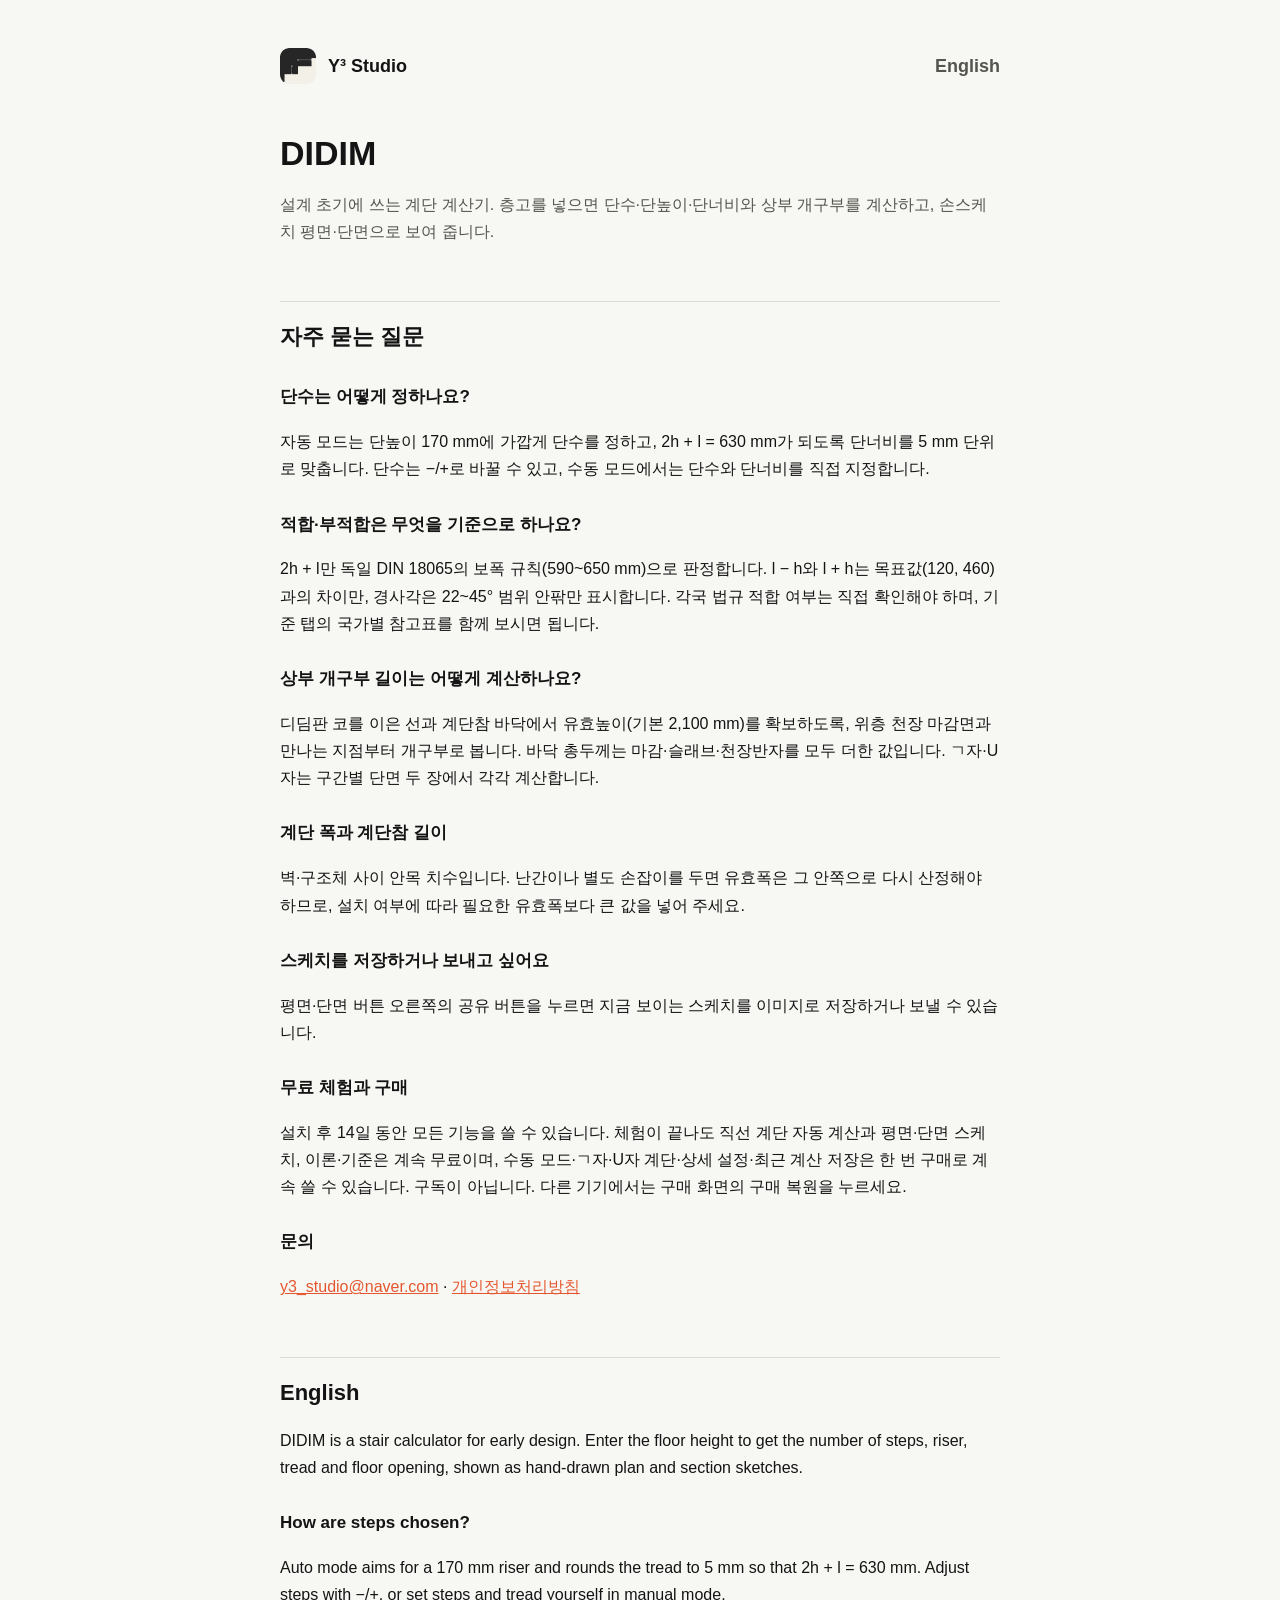
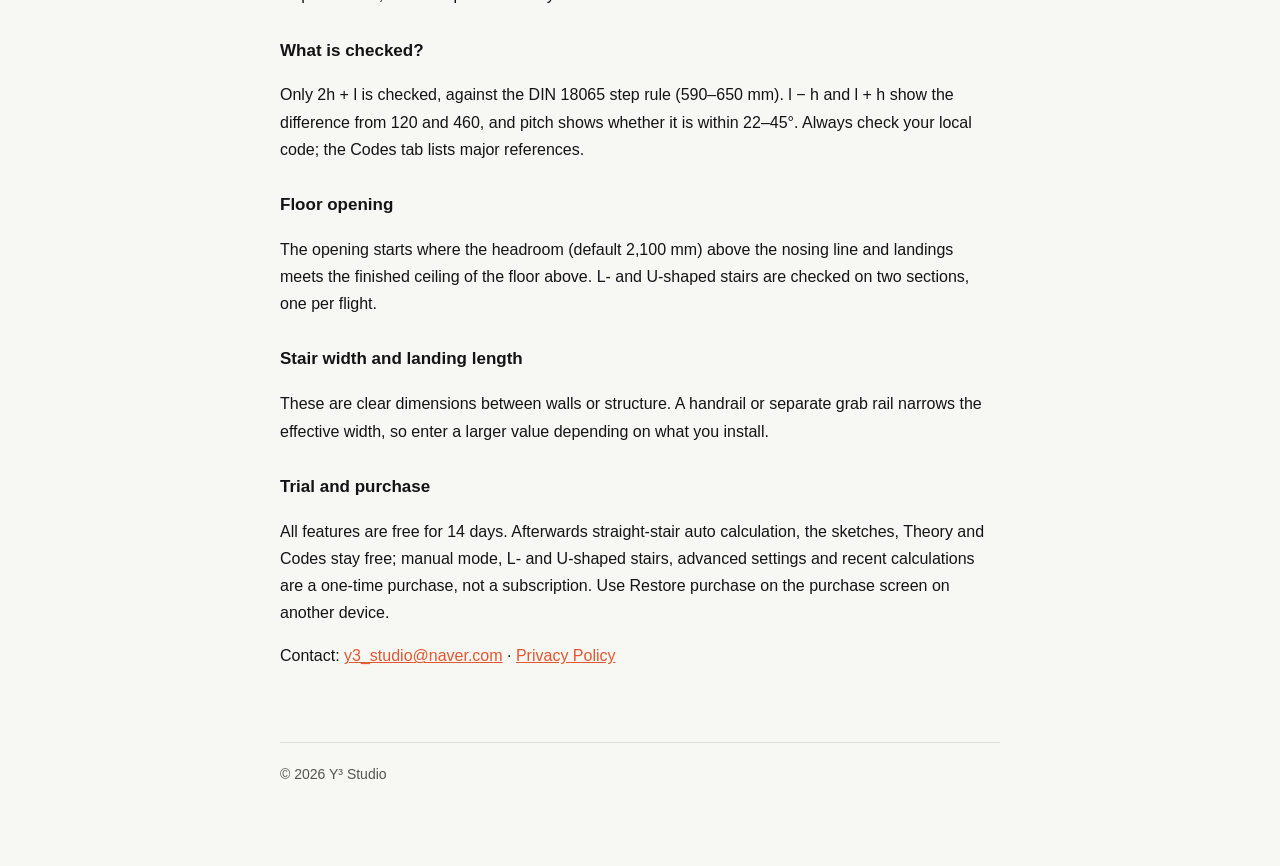
==== didim.html @ 51addbd0 "DIDIM 지원 페이지 추가, 개인정보처리방침에 DIDIM 항목 추가 Co-Authored-By: Claude Opus 5.5 <noreply@anthropic.com> Claud" ====
<!doctype html>
<html lang="ko">
<head>
<meta charset="utf-8">
<meta name="viewport" content="width=device-width, initial-scale=1">
<title>DIDIM 지원</title>
<link rel="stylesheet" href="style.css">
</head>
<body>
<main>
<header><img src="img/didim.png" alt=""><a href="./">Y³ Studio</a><nav class="lang"><a href="#en">English</a></nav></header>

<h1>DIDIM</h1>
<p class="sub">설계 초기에 쓰는 계단 계산기. 층고를 넣으면 단수·단높이·단너비와 상부 개구부를 계산하고, 손스케치 평면·단면으로 보여 줍니다.</p>

<h2>자주 묻는 질문</h2>

<h3>단수는 어떻게 정하나요?</h3>
<p>자동 모드는 단높이 170 mm에 가깝게 단수를 정하고, 2h + l = 630 mm가 되도록 단너비를 5 mm 단위로 맞춥니다. 단수는 −/+로 바꿀 수 있고, 수동 모드에서는 단수와 단너비를 직접 지정합니다.</p>

<h3>적합·부적합은 무엇을 기준으로 하나요?</h3>
<p>2h + l만 독일 DIN 18065의 보폭 규칙(590~650 mm)으로 판정합니다. l − h와 l + h는 목표값(120, 460)과의 차이만, 경사각은 22~45° 범위 안팎만 표시합니다. 각국 법규 적합 여부는 직접 확인해야 하며, 기준 탭의 국가별 참고표를 함께 보시면 됩니다.</p>

<h3>상부 개구부 길이는 어떻게 계산하나요?</h3>
<p>디딤판 코를 이은 선과 계단참 바닥에서 유효높이(기본 2,100 mm)를 확보하도록, 위층 천장 마감면과 만나는 지점부터 개구부로 봅니다. 바닥 총두께는 마감·슬래브·천장반자를 모두 더한 값입니다. ㄱ자·U자는 구간별 단면 두 장에서 각각 계산합니다.</p>

<h3>계단 폭과 계단참 길이</h3>
<p>벽·구조체 사이 안목 치수입니다. 난간이나 별도 손잡이를 두면 유효폭은 그 안쪽으로 다시 산정해야 하므로, 설치 여부에 따라 필요한 유효폭보다 큰 값을 넣어 주세요.</p>

<h3>스케치를 저장하거나 보내고 싶어요</h3>
<p>평면·단면 버튼 오른쪽의 공유 버튼을 누르면 지금 보이는 스케치를 이미지로 저장하거나 보낼 수 있습니다.</p>

<h3>무료 체험과 구매</h3>
<p>설치 후 14일 동안 모든 기능을 쓸 수 있습니다. 체험이 끝나도 직선 계단 자동 계산과 평면·단면 스케치, 이론·기준은 계속 무료이며, 수동 모드·ㄱ자·U자 계단·상세 설정·최근 계산 저장은 한 번 구매로 계속 쓸 수 있습니다. 구독이 아닙니다. 다른 기기에서는 구매 화면의 구매 복원을 누르세요.</p>

<h3>문의</h3>
<p><a href="mailto:y3_studio@naver.com">y3_studio@naver.com</a> · <a href="privacy.html#didim">개인정보처리방침</a></p>

<h2 id="en">English</h2>
<p>DIDIM is a stair calculator for early design. Enter the floor height to get the number of steps, riser, tread and floor opening, shown as hand-drawn plan and section sketches.</p>
<h3>How are steps chosen?</h3>
<p>Auto mode aims for a 170 mm riser and rounds the tread to 5 mm so that 2h + l = 630 mm. Adjust steps with −/+, or set steps and tread yourself in manual mode.</p>
<h3>What is checked?</h3>
<p>Only 2h + l is checked, against the DIN 18065 step rule (590–650 mm). l − h and l + h show the difference from 120 and 460, and pitch shows whether it is within 22–45°. Always check your local code; the Codes tab lists major references.</p>
<h3>Floor opening</h3>
<p>The opening starts where the headroom (default 2,100 mm) above the nosing line and landings meets the finished ceiling of the floor above. L- and U-shaped stairs are checked on two sections, one per flight.</p>
<h3>Stair width and landing length</h3>
<p>These are clear dimensions between walls or structure. A handrail or separate grab rail narrows the effective width, so enter a larger value depending on what you install.</p>
<h3>Trial and purchase</h3>
<p>All features are free for 14 days. Afterwards straight-stair auto calculation, the sketches, Theory and Codes stay free; manual mode, L- and U-shaped stairs, advanced settings and recent calculations are a one-time purchase, not a subscription. Use Restore purchase on the purchase screen on another device.</p>
<p>Contact: <a href="mailto:y3_studio@naver.com">y3_studio@naver.com</a> · <a href="privacy.html#en">Privacy Policy</a></p>

<footer>© 2026 Y³ Studio</footer>
</main>
</body>
</html>
---- style.css ----
:root{--bg:#F7F7F4;--ink:#141414;--sub:#55554F;--line:#DCDCD6;--card:#FFFFFF;--accent:#E4572E}
@media (prefers-color-scheme:dark){:root{--bg:#121416;--ink:#ECECE8;--sub:#A6A6A0;--line:#2A2D31;--card:#1A1D20}}
*{box-sizing:border-box}
body{margin:0;background:var(--bg);color:var(--ink);font:16px/1.7 -apple-system,BlinkMacSystemFont,"Apple SD Gothic Neo","Noto Sans KR",sans-serif;-webkit-font-smoothing:antialiased}
main{max-width:760px;margin:0 auto;padding:48px 20px 80px}
header{display:flex;align-items:center;gap:12px;margin-bottom:48px}
header img{width:36px;height:36px;border-radius:9px}
header a{color:inherit;text-decoration:none;font-weight:700;font-size:18px}
nav.lang{margin-left:auto;font-size:14px}
nav.lang a{color:var(--sub)}
h1{font-size:34px;line-height:1.25;margin:0 0 12px}
h2{font-size:22px;margin:56px 0 12px;padding-top:16px;border-top:1px solid var(--line)}
h3{font-size:17px;margin:28px 0 6px}
p,li{color:var(--ink)}
.sub{color:var(--sub)}
a{color:var(--accent)}
.apps{display:grid;grid-template-columns:repeat(auto-fit,minmax(260px,1fr));gap:16px;margin-top:32px}
.app{display:flex;gap:16px;align-items:flex-start;background:var(--card);border:1px solid var(--line);border-radius:18px;padding:20px;text-decoration:none;color:inherit}
.app img{width:64px;height:64px;border-radius:15px;flex:none}
.app b{display:block;font-size:17px}
.app span{color:var(--sub);font-size:14px;line-height:1.5}
table{width:100%;border-collapse:collapse;margin:12px 0;font-size:15px}
th,td{text-align:left;padding:10px 8px;border-bottom:1px solid var(--line);vertical-align:top}
th{font-weight:600}
footer{margin-top:72px;padding-top:20px;border-top:1px solid var(--line);color:var(--sub);font-size:14px}
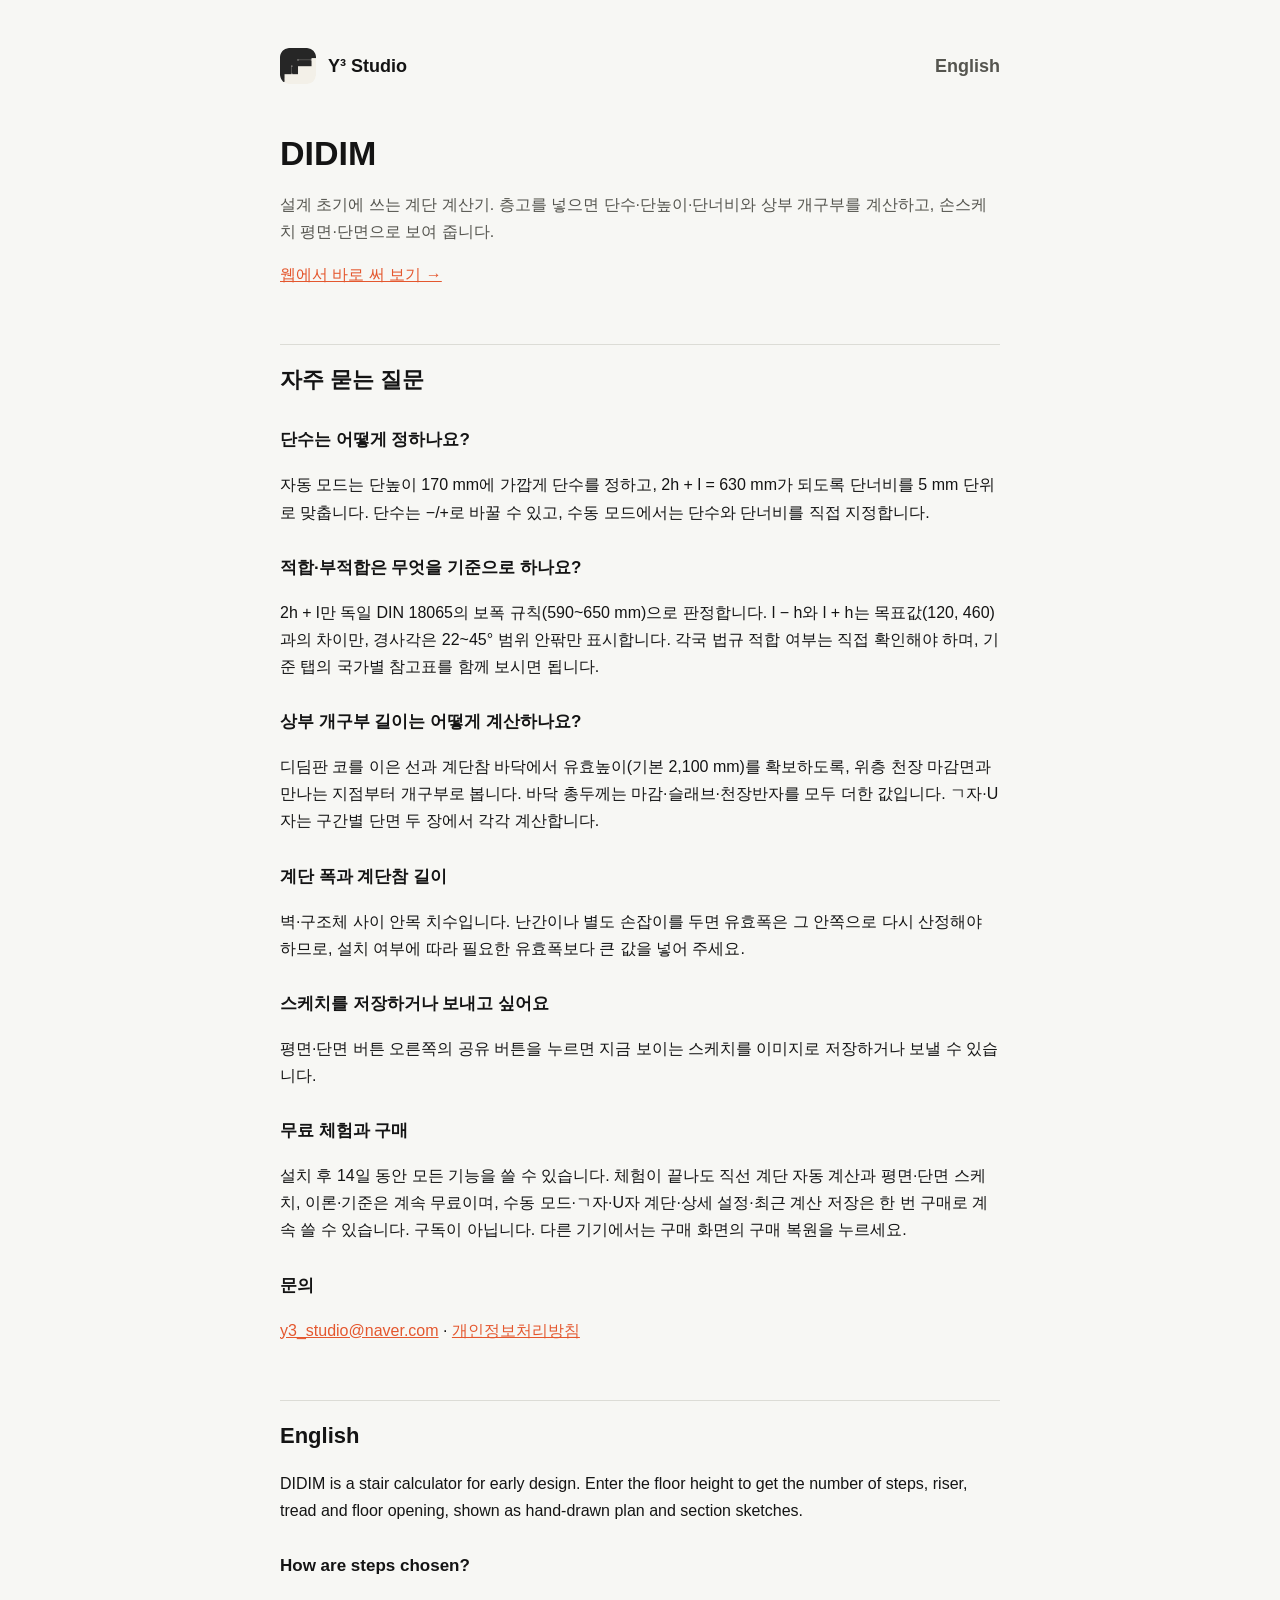
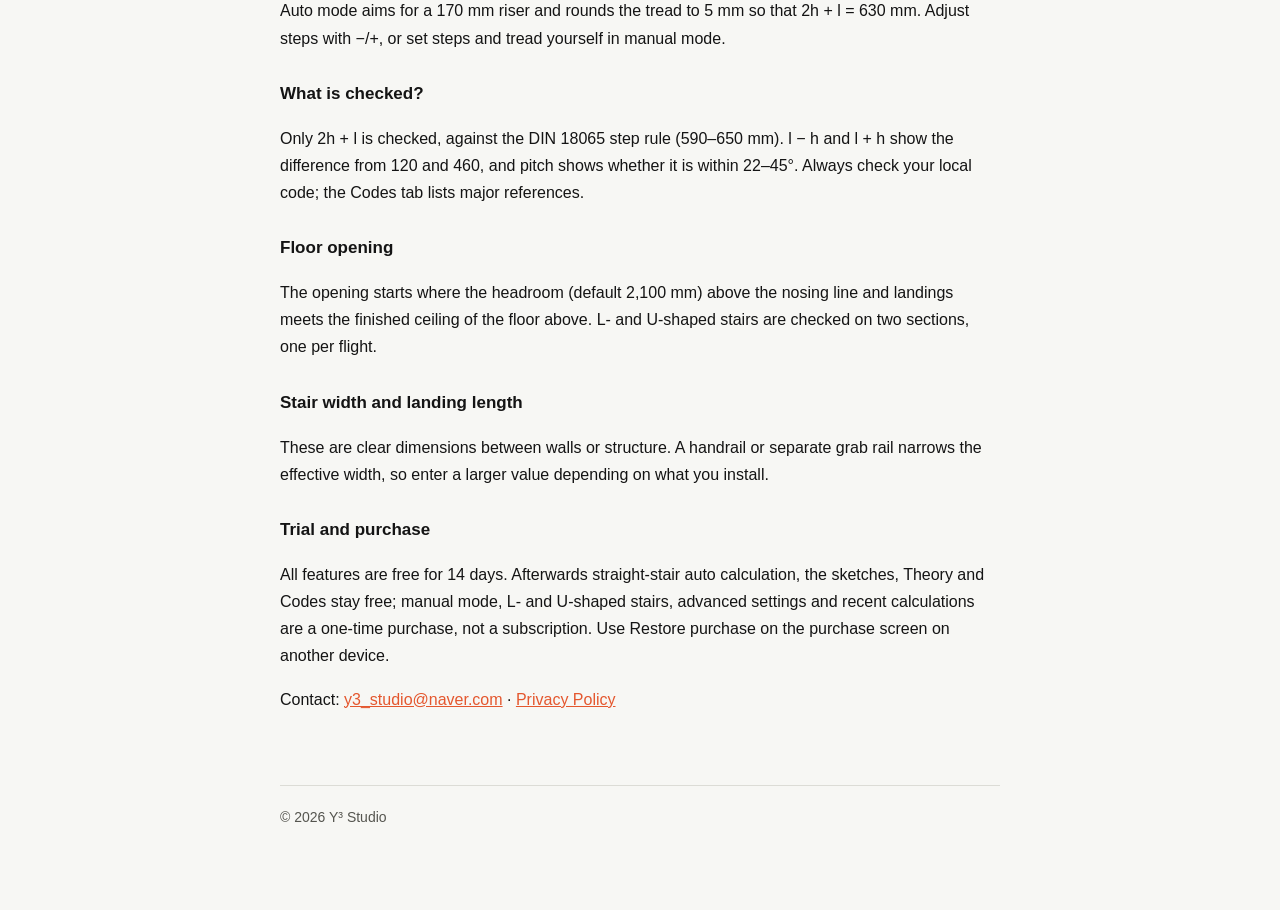
==== commit 02d93533: "DIDIM 웹 계산기 공개본 (App Store QR 포함), 지원 페이지에 링크 Co-Authored-By: Claude Opus 5.5 <noreply@anthropic.com" ====
--- a/didim.html
+++ b/didim.html
@@ -12,6 +12,8 @@
 
 <h1>DIDIM</h1>
 <p class="sub">설계 초기에 쓰는 계단 계산기. 층고를 넣으면 단수·단높이·단너비와 상부 개구부를 계산하고, 손스케치 평면·단면으로 보여 줍니다.</p>
+
+<p><a href="didim/">웹에서 바로 써 보기 →</a></p>
 
 <h2>자주 묻는 질문</h2>
 
